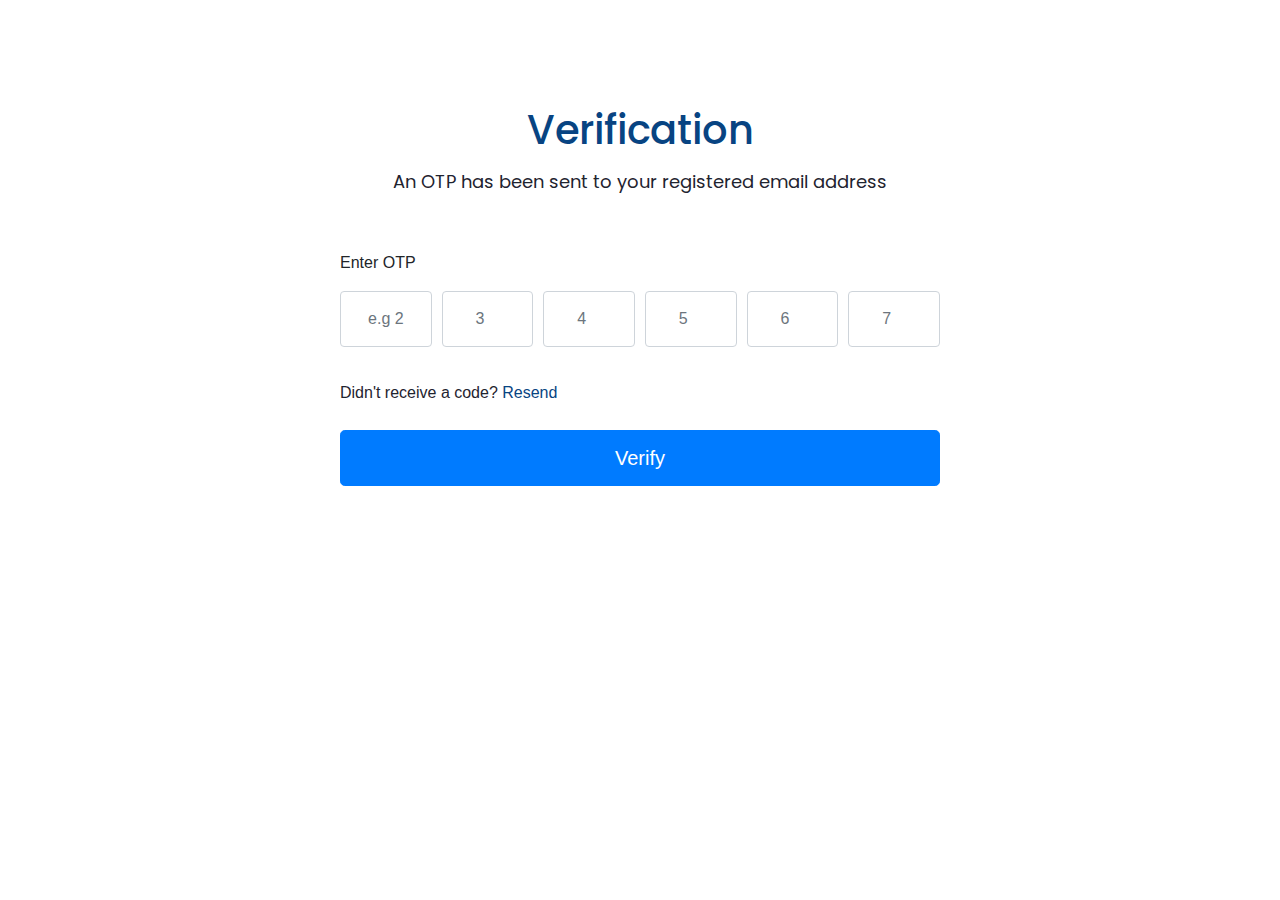
==== password-otp.html @ 59e2794f "will validate form fields" ====
<!DOCTYPE html>
<html lang="en">

<head>
    <meta charset="UTF-8">
    <meta name="viewport" content="width=device-width, initial-scale=1.0">
    <title>talentPool ~~ recover password</title>
    <link rel="stylesheet" href="styles/bootstrap-css/bootstrap.css">
    <link rel="stylesheet" href="styles/custom-css/forgot-password.css">
</head>

<body class="otp_page">
    <div class="container">
        <div class="form-center">
            <h1>Verification</h1>
            <p>An OTP has been sent to your registered email address</p>
            <form>
                <label for="inputZip">Enter OTP</label>
                <div class="form-row otp-form">
                    <div class="form-group col-md-2 col-sm-2 ">
                        <span></span>
                        <h6 class="error"></h6>
                        <input type="text" class="form-control otp-input" id="otp" placeholder="e.g 2">
                    </div>
                    <div class="form-group col-md-2 col-sm-2">
                        <span></span>
                        <h6 class="error"></h6>
                        <input type="number" class="form-control otp-input" id="otp" placeholder="3">
                    </div>
                    <div class="form-group col-md-2 col-sm-2">
                        <span></span>
                        <h6 class="error"></h6>
                        <input type="number" class="form-control otp-input" id="otp" placeholder="4">
                    </div>
                    <div class="form-group col-md-2 col-sm-2">
                        <span></span>
                        <h6 class="error"></h6>
                        <input type="number" class="form-control otp-input" id="otp" placeholder="5">
                    </div>
                    <div class="form-group col-md-2 col-sm-2">
                        <span></span>
                        <h6 class="error"></h6>
                        <input type="number" class="form-control otp-input" id="otp" placeholder="6">
                    </div>
                    <div class="form-group col-md-2 col-sm-2">
                        <span></span>
                        <h6 class="error"></h6>
                        <input type="number" class="form-control otp-input" id="otp" placeholder="7">
                    </div>
                </div>
                <div class="no-code">
                    <h6>Didn't receive a code? <a href="#">Resend</a></h6>
                </div>
                <button type="button" class="btn btn-primary btn-lg btn-block" id="verifyOtp">Verify</button>
            </form>
        </div>
    </div>


    <script src="js/bootstrap-js/jquery.js"></script>
    <script src="js/bootstrap-js/bootstrap.js"></script>
    <script src="js/bootstrap-js/popper.js"></script>
    <script src="js/custom-js/forgotPassword.js"></script>
</body>

</html>
---- styles/custom-css/forgot-password.css ----
/* @import url('https://fonts.googleapis.com/css2?family=Poppins:wght@300&display=swap'); */
@import url('https://fonts.googleapis.com/css2?family=Poppins&display=swap');

.form-center {
    max-width: 600px;
    margin: 100px auto 10px auto;
}

.form-center form {
    padding-top: 40px;
}

.form-center h1,
p {
    text-align: center;
}

.form-group button {
    font-family: Poppins;
    font-style: normal;
    font-weight: 500;
    font-size: 24px;
}

.form-center h1 {
    font-family: Poppins, 'san-serif';
    font-style: normal;
    font-weight: 500;
    font-size: 40px;
    line-height: 60px;
    color: #084482;
}

.form-center p {
    font-size: 18px;
    font-family: Poppins, 'san-serif';
    font-style: normal;
    font-weight: normal;
    line-height: 27px;
    text-align: center;
    color: #1F2430;
}


.form-group label {
    font-family: Poppins, 'san-serif';
    font-style: normal;
    font-weight: normal;
    font-size: 16px;
    line-height: 27px;
    text-align: center;
    color: #1F2430;
}

.form-group input,
button {
    height: 56px;
}

input::placeholder {
    color: rgba(178, 178, 178, 0.58);
}

.otp-input::placeholder {
    text-align: center;
}

.no-code h6 {
    padding: 20px 0;
    color: #1F2430;
}

.no-code h6>a {
    text-decoration: none;
    color: #084482;
}
.pass-recovered h1{
    padding-bottom: 10px;
}
.pass-recovered p{
    padding: 0 20px 30px 40px;
    max-width: 400px;
    margin: 0 auto;
}
.pass-recovered button{
    margin-top: 20px;
}
.error{
    color: red;
    text-align: center;
    font-size: 12px
}
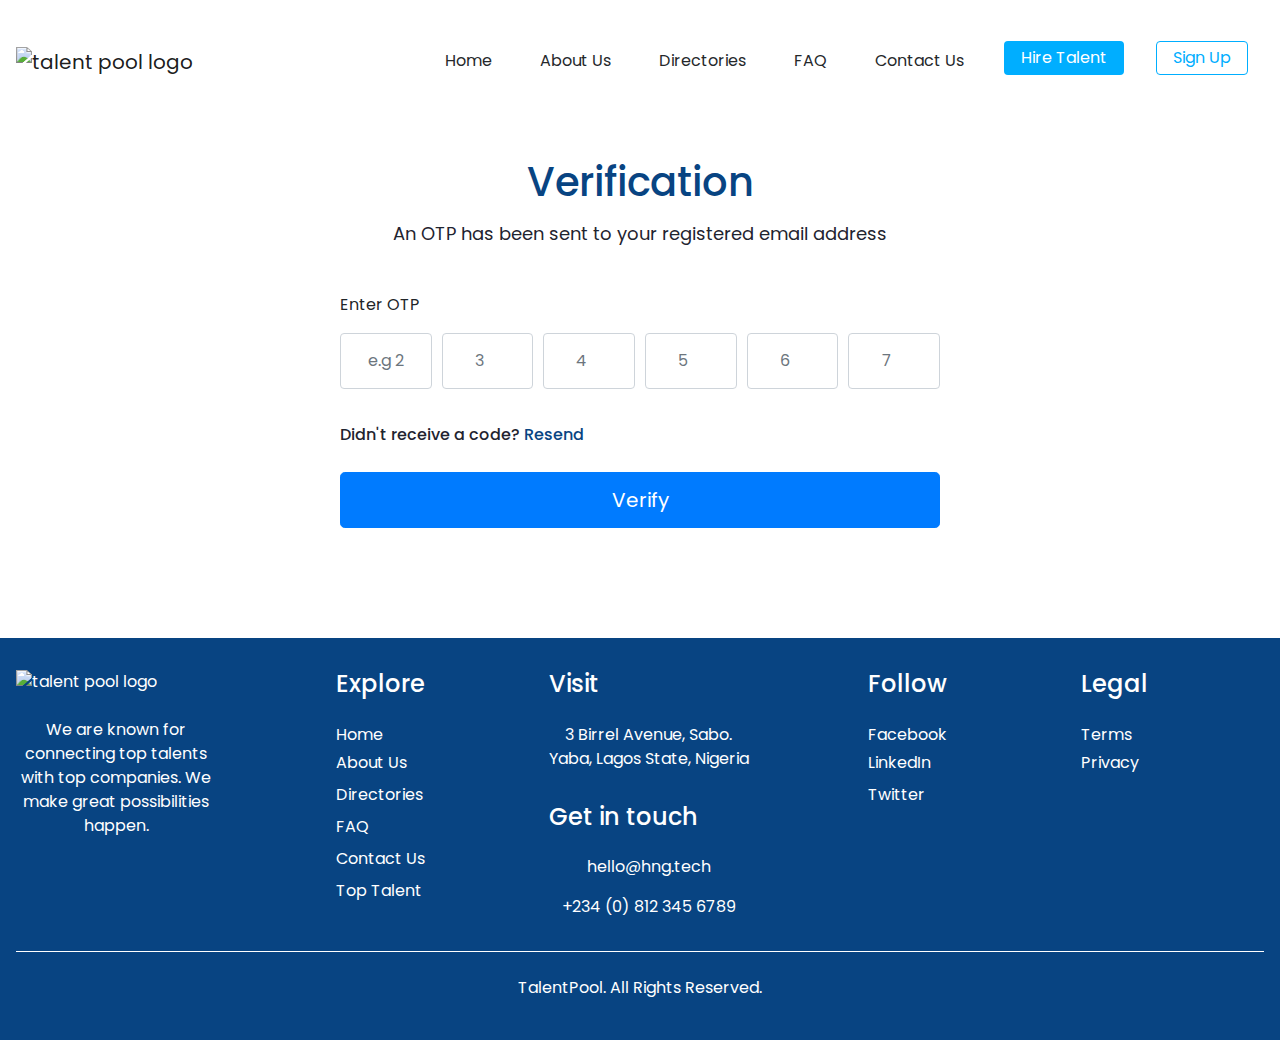
==== commit 368aa6e2: "complete" ====
--- a/password-otp.html
+++ b/password-otp.html
@@ -1,15 +1,57 @@
 <!DOCTYPE html>
 <html lang="en">
 
-<head>
-    <meta charset="UTF-8">
-    <meta name="viewport" content="width=device-width, initial-scale=1.0">
-    <title>talentPool ~~ recover password</title>
-    <link rel="stylesheet" href="styles/bootstrap-css/bootstrap.css">
-    <link rel="stylesheet" href="styles/custom-css/forgot-password.css">
-</head>
+    <head>
+        <meta charset="UTF-8">
+        <meta name="viewport" content="width=device-width, initial-scale=1.0">
+        <title>talentPool ~~ recover password</title>
+        <link href="https://fonts.googleapis.com/css2?family=Poppins:wght@400;500;700&display=swap" rel="stylesheet">
+        <link rel="stylesheet" href="./styles/bootstrap-css/bootstrap.css">
+        <link rel="stylesheet" href="./styles/custom-css/main.css">
+        <link rel="stylesheet" href="./styles/custom-css/header.css">
+        <link rel="stylesheet" href="./styles/custom-css/footer.css">
+        <link rel="stylesheet" href="./styles/custom-css/forgot-password.css">
+    </head>
 
 <body class="otp_page">
+    <header class="header">
+        <div class="container-fluid custom-container">
+            <nav class="navbar navbar-expand-lg navbar-light py-4">
+                <a class="navbar-brand" href="index.html">
+                    <img src="./img/talentpool header logo.svg" alt="talent pool logo">
+                </a>
+                <button class="navbar-toggler" type="button" data-toggle="collapse" data-target="#navbarNav"
+                    aria-controls="navbarNav" aria-expanded="false" aria-label="Toggle navigation">
+                    <span class="navbar-toggler-icon"></span>
+                </button>
+                <div class="collapse navbar-collapse" id="navbarNav">
+                    <ul class="navbar-nav ml-auto">
+                        <li class="nav-item px-3 active">
+                            <a class="nav-link nav-link-black" href="#">Home <span class="sr-only">(current)</span></a>
+                        </li>
+                        <li class="nav-item px-3">
+                            <a class="nav-link nav-link-black" href="#">About Us</a>
+                        </li>
+                        <li class="nav-item px-3">
+                            <a class="nav-link nav-link-black" href="#">Directories</a>
+                        </li>
+                        <li class="nav-item px-3">
+                            <a class="nav-link nav-link-black" href="#">FAQ</a>
+                        </li>
+                        <li class="nav-item px-3">
+                            <a class="nav-link nav-link-black" href="#">Contact Us</a>
+                        </li>
+                        <li class="nav-item px-3 my-2 my-lg-0">
+                            <a class="nav-link btn btn-hire-talent px-3 py-1" href="#">Hire Talent</a>
+                        </li>
+                        <li class="nav-item px-3">
+                            <a class="nav-link btn btn-sign-up px-3 py-1" href="#">Sign Up</a>
+                        </li>
+                    </ul>
+                </div>
+            </nav>
+        </div>
+    </header>
     <div class="container">
         <div class="form-center">
             <h1>Verification</h1>
@@ -57,10 +99,70 @@
     </div>
 
 
-    <script src="js/bootstrap-js/jquery.js"></script>
-    <script src="js/bootstrap-js/bootstrap.js"></script>
-    <script src="js/bootstrap-js/popper.js"></script>
-    <script src="js/custom-js/forgotPassword.js"></script>
+    <footer class="footer">
+        <div class="container-fluid custom-container">
+            <div class="row top justify-content-between">
+                <div class="col-md-3">
+                    <div class="py-3">
+                        <img src=./img/talentpool footer logo.svg" alt="talent pool logo">
+                    </div>
+                    <p class="py-2">
+                        We are known for
+                        connecting top talents with top companies. We
+                        make great possibilities
+                        happen.
+                    </p>
+                </div>
+                <div class="col-6 col-md-2">
+                    <h5 class="py-3">Explore</h5>
+                    <ul class="pl-0">
+                        <li><a href="">Home</a></li>
+                        <li class="py-1"><a href="">About Us</a></li>
+                        <li class="py-1"><a href="">Directories</a></li>
+                        <li class="py-1"><a href="">FAQ</a></li>
+                        <li class="py-1"><a href="">Contact Us</a></li>
+                        <li class="py-1"><a href="">Top Talent</a></li>
+                    </ul>
+                </div>
+                <div class="col-6 col-md-3">
+                    <h5 class="py-3">Visit</h5>
+                    <p>
+                        3 Birrel Avenue, Sabo. Yaba, Lagos State, Nigeria
+                    </p>
+                    <h5 class="py-3">Get in touch</h5>
+                    <p>hello@hng.tech</p>
+                    <p>+234 (0) 812 345 6789</p>
+                </div>
+                <div class="col-6 col-md-2">
+                    <h5 class="py-3">Follow</h5>
+                    <ul class="pl-0">
+                        <li><a href="">Facebook</a></li>
+                        <li class="py-1"><a href="">LinkedIn</a></li>
+                        <li class="py-1"><a href="">Twitter</a></li>
+                    </ul>
+                </div>
+                <div class="col-6 col-md-2">
+                    <h5 class="py-3">Legal</h5>
+                    <ul class="pl-0">
+                        <li><a href="">Terms</a></li>
+                        <li class="py-1"><a href="">Privacy</a></li>
+                    </ul>
+                </div>
+            </div>
+            <hr>
+            <div class="row">
+                <div class="col py-2">
+                    <p>
+                        TalentPool. All Rights Reserved.
+                    </p>
+                </div>
+            </div>
+        </div>
+    </footer>
+    <script src="./js/bootstrap-js/popper.js"></script>
+    <script src="./js/bootstrap-js/jquery.js"></script>
+    <script src="./js/bootstrap-js/bootstrap.js"></script>
+    <script src="./js/custom-js/forgotPassword.js"></script>
 </body>
 
 </html>--- a/styles/custom-css/main.css
+++ b/styles/custom-css/main.css
@@ -0,0 +1,3 @@
+body {
+   font-family: 'Poppins', sans-serif;
+}--- a/styles/custom-css/header.css
+++ b/styles/custom-css/header.css
@@ -0,0 +1,29 @@
+
+.header .navbar-light .navbar-nav .nav-link-black {
+   color: #25282B !important;
+}
+
+.header .navbar {
+   padding: 0.5rem 0;
+}
+
+.btn-hire-talent {
+   background: #00AEFF;
+   color: #fff !important;
+}
+
+.btn-sign-up {
+   border: 1px solid#00AEFF;
+   color: #00AEFF !important;
+}
+
+
+
+   .custom-container {
+     max-width: 1440px;
+     margin: 0 auto;
+     padding: 1rem;
+   }
+
+
+   --- a/styles/custom-css/footer.css
+++ b/styles/custom-css/footer.css
@@ -0,0 +1,45 @@
+.footer {
+   background: #084482;
+   color: #fff;
+}
+
+.footer h5 {
+   font-size: 24px;
+   font-weight: 500;
+}
+
+.footer ul {
+   list-style: none;
+}
+
+.footer ul li a {
+   color: #fff;
+   text-decoration: none;
+}
+
+.footer ul li a:hover {
+   color: #fff;
+   text-decoration: underline;
+}
+
+.footer hr {
+   border-color: #fff;
+}
+
+
+@media(max-width: 410px) {
+
+   .footer {
+      text-align: center;
+   }
+
+}
+
+
+@media (min-width: 1000px) {
+
+   .footer .top p {
+      max-width: 200px;
+   }
+
+}--- a/styles/custom-css/forgot-password.css
+++ b/styles/custom-css/forgot-password.css
@@ -3,11 +3,12 @@
 
 .form-center {
     max-width: 600px;
-    margin: 100px auto 10px auto;
+    margin: 30px auto 80px auto;
 }
 
 .form-center form {
-    padding-top: 40px;
+    padding: 30px 0;
+
 }
 
 .form-center h1,
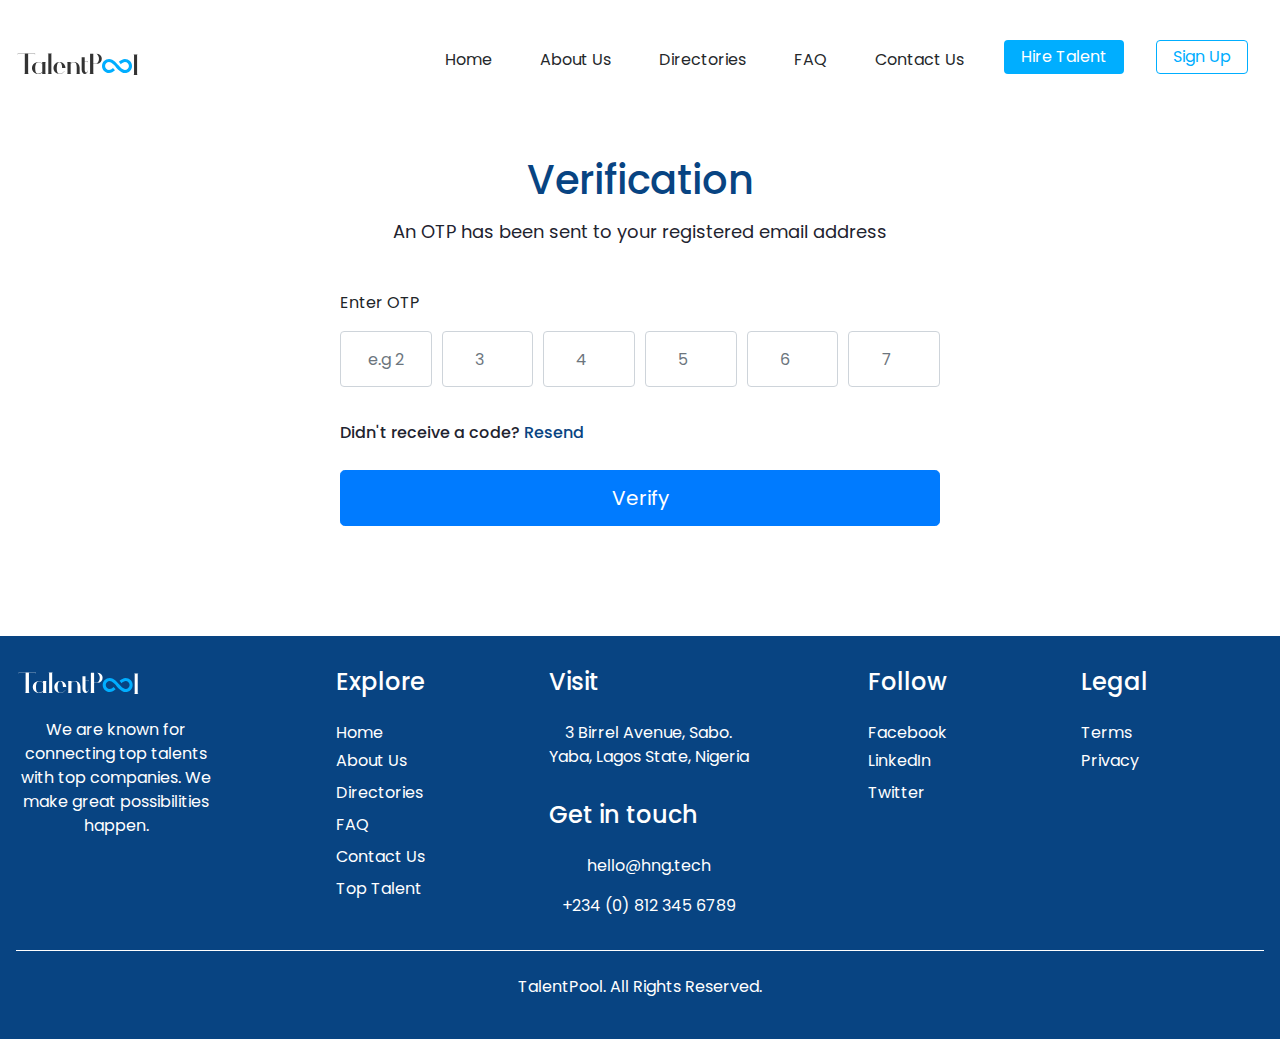
==== commit d81c8125: "this image is amazing well well" ====
--- a/password-otp.html
+++ b/password-otp.html
@@ -59,7 +59,7 @@
             <form>
                 <label for="inputZip">Enter OTP</label>
                 <div class="form-row otp-form">
-                    <div class="form-group col-md-2 col-sm-2 ">
+                    <div class="form-group col-sm-2 col-md-2">
                         <span></span>
                         <h6 class="error"></h6>
                         <input type="text" class="form-control otp-input" id="otp" placeholder="e.g 2">
@@ -104,7 +104,7 @@
             <div class="row top justify-content-between">
                 <div class="col-md-3">
                     <div class="py-3">
-                        <img src=./img/talentpool footer logo.svg" alt="talent pool logo">
+                        <img src="./img/talentpool footer logo.svg" alt="talent pool logo">
                     </div>
                     <p class="py-2">
                         We are known for
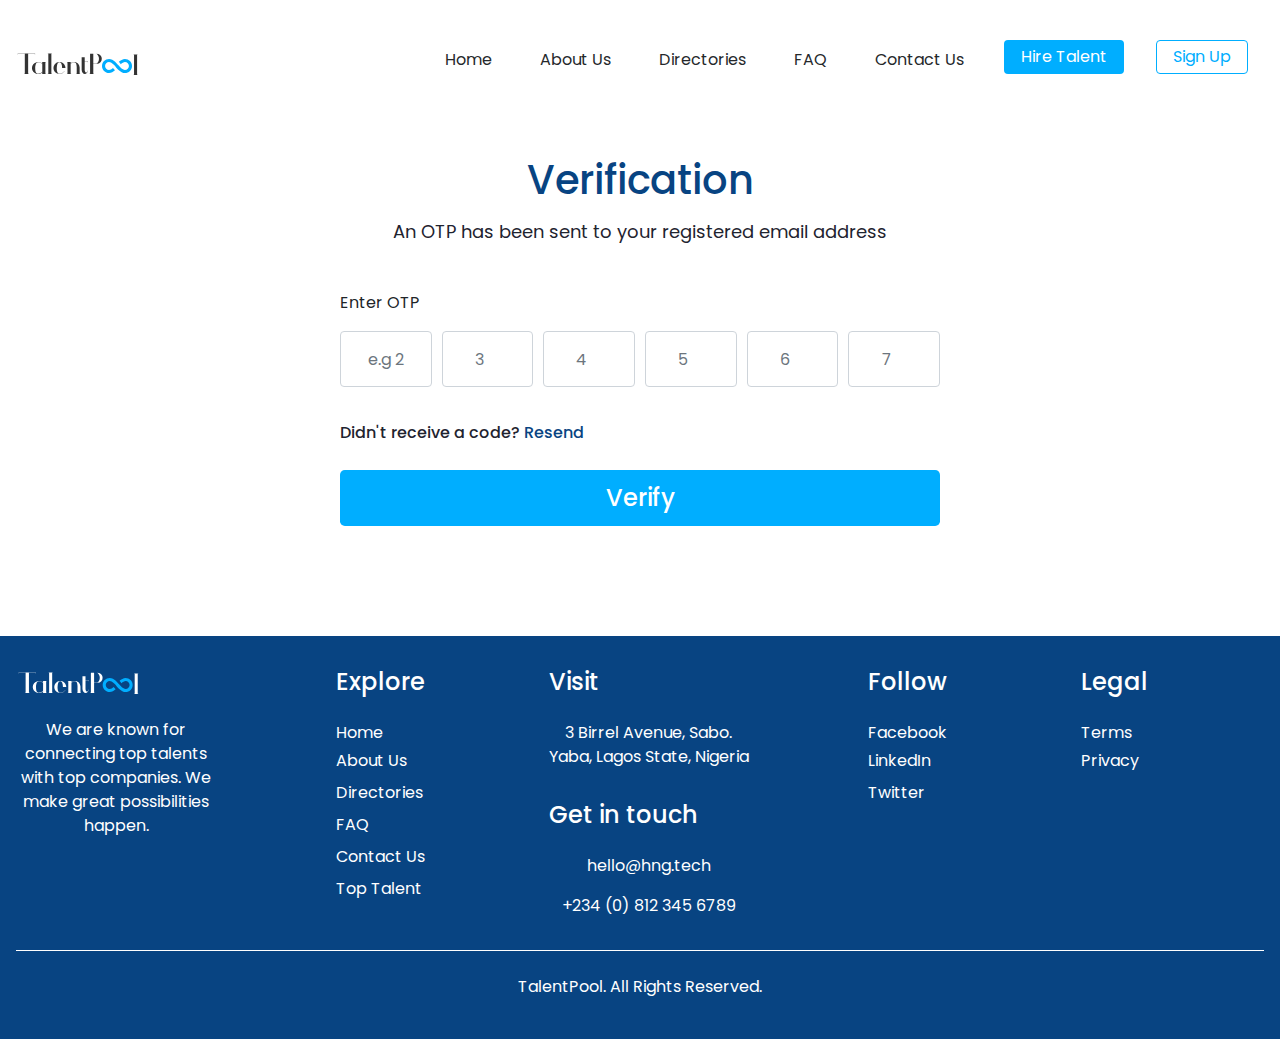
==== commit c0558a17: "will set otp at mobile" ====
--- a/password-otp.html
+++ b/password-otp.html
@@ -59,32 +59,32 @@
             <form>
                 <label for="inputZip">Enter OTP</label>
                 <div class="form-row otp-form">
-                    <div class="form-group col-sm-2 col-md-2">
+                    <div class="form-group col-sm-2 col-md-2 otp-wrapper">
                         <span></span>
                         <h6 class="error"></h6>
                         <input type="text" class="form-control otp-input" id="otp" placeholder="e.g 2">
                     </div>
-                    <div class="form-group col-md-2 col-sm-2">
+                    <div class="form-group col-md-2 col-sm-2 otp-wrapper">
                         <span></span>
                         <h6 class="error"></h6>
                         <input type="number" class="form-control otp-input" id="otp" placeholder="3">
                     </div>
-                    <div class="form-group col-md-2 col-sm-2">
+                    <div class="form-group col-md-2 col-sm-2 otp-wrapper">
                         <span></span>
                         <h6 class="error"></h6>
                         <input type="number" class="form-control otp-input" id="otp" placeholder="4">
                     </div>
-                    <div class="form-group col-md-2 col-sm-2">
+                    <div class="form-group col-md-2 col-sm-2 otp-wrapper">
                         <span></span>
                         <h6 class="error"></h6>
                         <input type="number" class="form-control otp-input" id="otp" placeholder="5">
                     </div>
-                    <div class="form-group col-md-2 col-sm-2">
+                    <div class="form-group col-md-2 col-sm-2 otp-wrapper">
                         <span></span>
                         <h6 class="error"></h6>
                         <input type="number" class="form-control otp-input" id="otp" placeholder="6">
                     </div>
-                    <div class="form-group col-md-2 col-sm-2">
+                    <div class="form-group col-md-2 col-sm-2 otp-wrapper">
                         <span></span>
                         <h6 class="error"></h6>
                         <input type="number" class="form-control otp-input" id="otp" placeholder="7">
@@ -93,7 +93,7 @@
                 <div class="no-code">
                     <h6>Didn't receive a code? <a href="#">Resend</a></h6>
                 </div>
-                <button type="button" class="btn btn-primary btn-lg btn-block" id="verifyOtp">Verify</button>
+                <button type="button" class="btn password-reset-btn btn-lg btn-block" id="verifyOtp">Verify</button>
             </form>
         </div>
     </div>
--- a/styles/custom-css/forgot-password.css
+++ b/styles/custom-css/forgot-password.css
@@ -16,15 +16,17 @@
     text-align: center;
 }
 
-.form-group button {
+.password-reset-btn{
     font-family: Poppins;
     font-style: normal;
     font-weight: 500;
     font-size: 24px;
+    background-color: #00AEFF;
+    color: #fff;
 }
 
 .form-center h1 {
-    font-family: Poppins, 'san-serif';
+    font-family: Poppins;
     font-style: normal;
     font-weight: 500;
     font-size: 40px;
@@ -91,3 +93,12 @@
     text-align: center;
     font-size: 12px
 }
+
+@media screen and (max-width:576px){
+    .otp-wrapper{
+        flex: 0, 0 16.67%;
+        Width: 50px;
+        align-self: center;
+        margin: 0 auto;
+    }
+}
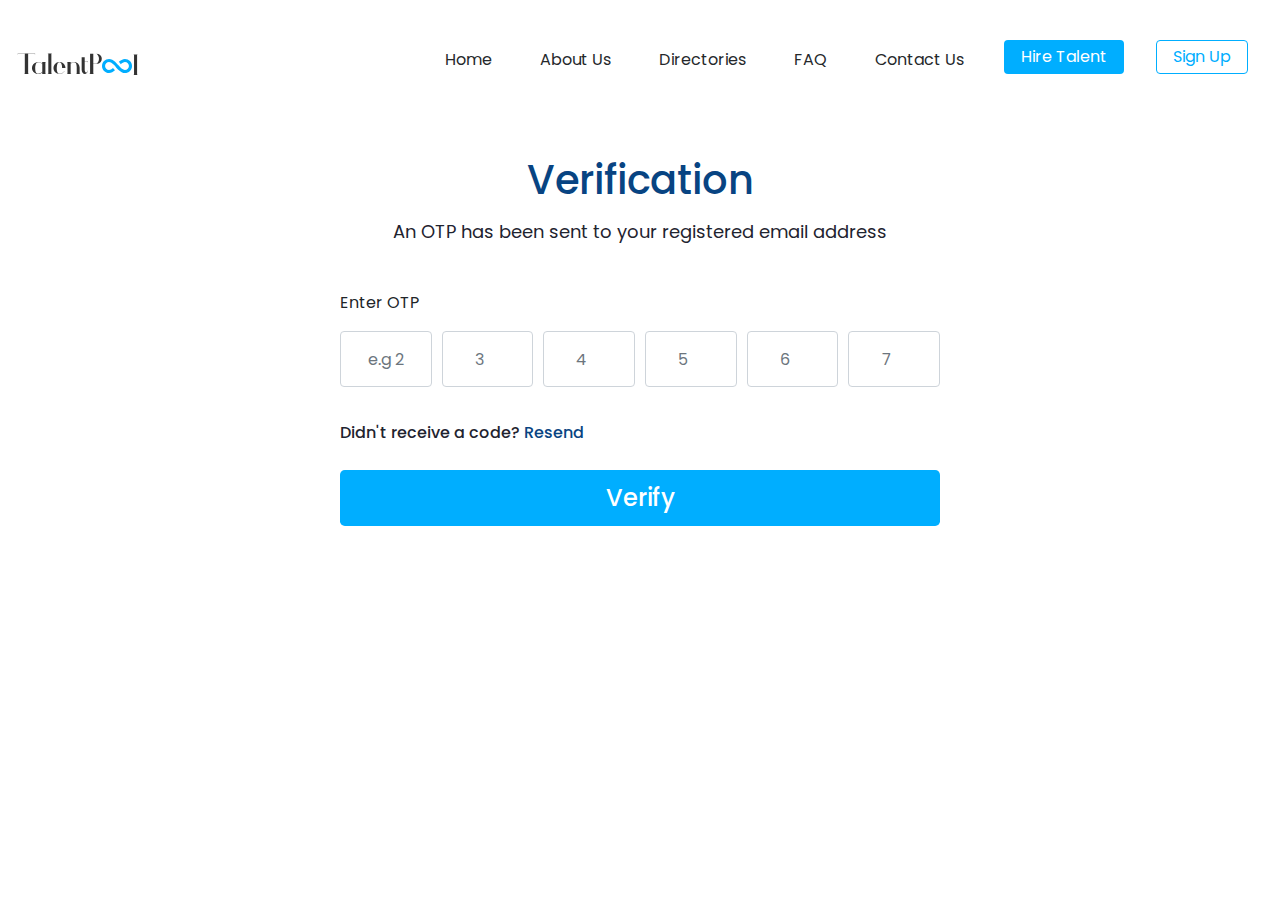
==== commit a9887a0d: "will remove footer and add hover effect on buttons" ====
--- a/password-otp.html
+++ b/password-otp.html
@@ -99,7 +99,7 @@
     </div>
 
 
-    <footer class="footer">
+    <!-- <footer class="footer">
         <div class="container-fluid custom-container">
             <div class="row top justify-content-between">
                 <div class="col-md-3">
@@ -158,7 +158,7 @@
                 </div>
             </div>
         </div>
-    </footer>
+    </footer> -->
     <script src="./js/bootstrap-js/popper.js"></script>
     <script src="./js/bootstrap-js/jquery.js"></script>
     <script src="./js/bootstrap-js/bootstrap.js"></script>
--- a/styles/custom-css/forgot-password.css
+++ b/styles/custom-css/forgot-password.css
@@ -16,12 +16,17 @@
     text-align: center;
 }
 
-.password-reset-btn{
+.password-reset-btn {
     font-family: Poppins;
     font-style: normal;
     font-weight: 500;
     font-size: 24px;
     background-color: #00AEFF;
+    color: #fff;
+}
+
+.password-reset-btn:hover {
+    background-color: #337AB7;
     color: #fff;
 }
 
@@ -77,28 +82,32 @@
     text-decoration: none;
     color: #084482;
 }
-.pass-recovered h1{
+
+.pass-recovered h1 {
     padding-bottom: 10px;
 }
-.pass-recovered p{
+
+.pass-recovered p {
     padding: 0 20px 30px 40px;
     max-width: 400px;
     margin: 0 auto;
 }
-.pass-recovered button{
+
+.pass-recovered button {
     margin-top: 20px;
 }
-.error{
+
+.error {
     color: red;
     text-align: center;
     font-size: 12px
 }
 
-@media screen and (max-width:576px){
-    .otp-wrapper{
+@media screen and (max-width:576px) {
+    .otp-wrapper {
         flex: 0, 0 16.67%;
         Width: 50px;
         align-self: center;
         margin: 0 auto;
     }
-}
+}